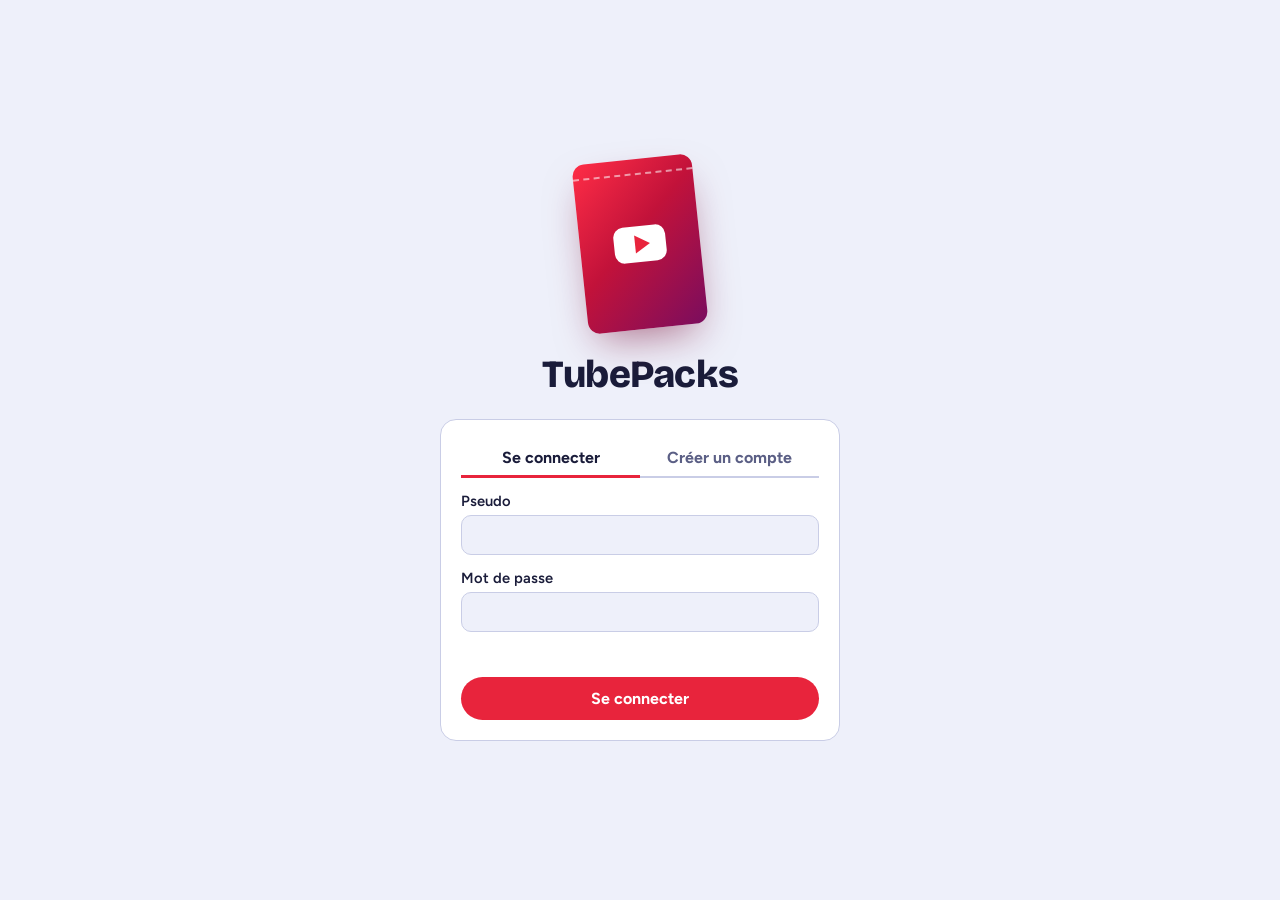
==== web/static/login.html @ 4125d437 "init" ====
<!DOCTYPE html>
<html lang="fr">
<head>
<meta charset="utf-8">
<meta name="viewport" content="width=device-width, initial-scale=1">
<title>Connexion · TubePacks</title>
<link rel="icon" href="data:image/svg+xml,<svg xmlns=%22http://www.w3.org/2000/svg%22 viewBox=%220 0 100 100%22><text y=%22.9em%22 font-size=%2290%22>🎴</text></svg>">
<link rel="preconnect" href="https://fonts.googleapis.com">
<link rel="preconnect" href="https://fonts.gstatic.com" crossorigin>
<link href="https://fonts.googleapis.com/css2?family=Bricolage+Grotesque:opsz,wght@12..96,500;12..96,800&family=Figtree:wght@400;600;700&display=swap" rel="stylesheet">
<style>
:root{
  --bg:#EEF0FA; --table:#E1E4F4; --ink:#1A1C3A; --muted:#5B5F85; --line:#C9CDE6; --panel:#FFFFFF;
  --c:#8C97AB; --r:#2F8FE0; --e:#9B4DE8; --l:#E0A020; --m:#E8457A;
  --accent:#E8243C;
  --display:"Bricolage Grotesque", "Arial Rounded MT Bold", system-ui, sans-serif;
  --body:"Figtree", "Segoe UI", system-ui, sans-serif;
}
@media (prefers-color-scheme: dark){
  :root:not([data-theme="light"]){
    --bg:#12152E; --table:#1A1E40; --ink:#EDEEFF; --muted:#9EA3CF; --line:#2E3463; --panel:#20254D;
    --c:#A3AEC2; --r:#4AA8F5; --e:#B777F7; --l:#F5C04A; --m:#FF6B9A; --accent:#FF3B52;
  }
}
:root[data-theme="dark"]{
  --bg:#12152E; --table:#1A1E40; --ink:#EDEEFF; --muted:#9EA3CF; --line:#2E3463; --panel:#20254D;
  --c:#A3AEC2; --r:#4AA8F5; --e:#B777F7; --l:#F5C04A; --m:#FF6B9A; --accent:#FF3B52;
}

*{box-sizing:border-box}
body{margin:0;min-height:100vh;background:var(--bg);color:var(--ink);font-family:var(--body);display:grid;place-items:center;padding:20px}
:focus-visible{outline:3px solid var(--r);outline-offset:3px}
.box{width:min(400px,100%);display:flex;flex-direction:column;align-items:center;gap:22px}
.pack{width:120px;height:170px;border-radius:12px;position:relative;background:linear-gradient(135deg,#FF2D46 0%,#C2123A 45%,#7A0D5E 100%);box-shadow:0 18px 40px -12px rgba(120,10,50,.55);display:grid;place-items:center;transform:rotate(-6deg)}
.pack::after{content:"";position:absolute;left:0;right:0;top:14px;border-top:2px dashed rgba(255,255,255,.55)}
.pack span{width:52px;height:36px;background:#fff;border-radius:10px;display:grid;place-items:center}
.pack i{border-left:15px solid #E8243C;border-top:9px solid transparent;border-bottom:9px solid transparent;margin-left:4px}
h1{font-family:var(--display);font-weight:800;font-size:2.4rem;margin:0;letter-spacing:-.02em}
form{width:100%;background:var(--panel);border:1px solid var(--line);border-radius:16px;padding:20px;display:flex;flex-direction:column;gap:14px}
.switch{display:flex;border-bottom:2px solid var(--line)}
.switch button{flex:1;background:none;border:0;padding:8px;font:inherit;font-weight:700;color:var(--muted);border-bottom:3px solid transparent;margin-bottom:-2px;cursor:pointer}
.switch button[aria-selected="true"]{color:var(--ink);border-color:var(--accent)}
label{display:flex;flex-direction:column;gap:5px;font-weight:600;font-size:.92rem}
input{font:inherit;padding:10px 12px;border-radius:10px;border:1px solid var(--line);background:var(--bg);color:var(--ink)}
input:focus{border-color:var(--ink);outline:none}
.hint{font-weight:400;color:var(--muted);font-size:.82rem}
.submit{background:var(--accent);color:#fff;border:0;border-radius:999px;padding:12px;font:inherit;font-weight:700;cursor:pointer}
.submit:disabled{opacity:.6;cursor:wait}
.err{color:var(--accent);font-weight:600;font-size:.9rem;min-height:1.2em;margin:0}
[hidden]{display:none!important}
</style>
</head>
<body>
<main class="box">
  <div class="pack" aria-hidden="true"><span><i></i></span></div>
  <h1>TubePacks</h1>
  <form id="f" novalidate>
    <div class="switch" role="tablist">
      <button type="button" role="tab" aria-selected="true" data-mode="login">Se connecter</button>
      <button type="button" role="tab" aria-selected="false" data-mode="register">Créer un compte</button>
    </div>
    <label>Pseudo<input name="username" autocomplete="username" maxlength="24"></label>
    <label>Mot de passe<input name="password" type="password" autocomplete="current-password">
      <span class="hint" id="pwHint" hidden>8 caractères minimum.</span></label>
    <label id="inviteRow" hidden>Code d'invitation<input name="invite" autocomplete="off"></label>
    <p class="err" id="err" role="alert"></p>
    <button class="submit" id="go">Se connecter</button>
  </form>
</main>
<script>
(function(){
let mode="login",inviteRequired=false;
const f=document.getElementById("f"),err=document.getElementById("err"),go=document.getElementById("go");
fetch("/api/meta").then(r=>r.json()).then(m=>{inviteRequired=m.invite_required;setMode(mode)}).catch(()=>{});
function setMode(m){
  mode=m;
  document.querySelectorAll(".switch button").forEach(b=>b.setAttribute("aria-selected",b.dataset.mode===m));
  go.textContent=m==="login"?"Se connecter":"Créer mon compte";
  f.password.autocomplete=m==="login"?"current-password":"new-password";
  document.getElementById("pwHint").hidden=m==="login";
  document.getElementById("inviteRow").hidden=!(m==="register"&&inviteRequired);
  err.textContent="";
}
document.querySelectorAll(".switch button").forEach(b=>b.onclick=()=>setMode(b.dataset.mode));
f.onsubmit=async e=>{
  e.preventDefault();err.textContent="";
  const body={username:f.username.value.trim(),password:f.password.value,invite:f.invite.value.trim()};
  if(!body.username||!body.password){err.textContent="Renseigne ton pseudo et ton mot de passe.";return}
  go.disabled=true;
  try{
    const r=await fetch(mode==="login"?"/api/login":"/api/register",{method:"POST",headers:{"Content-Type":"application/json"},body:JSON.stringify(body)});
    const d=await r.json().catch(()=>({}));
    if(!r.ok)throw new Error(typeof d.detail==="string"?d.detail:"Pseudo ou mot de passe invalide.");
    location.href="/";
  }catch(e2){err.textContent=e2.message}finally{go.disabled=false}
};
})();
</script>
</body>
</html>
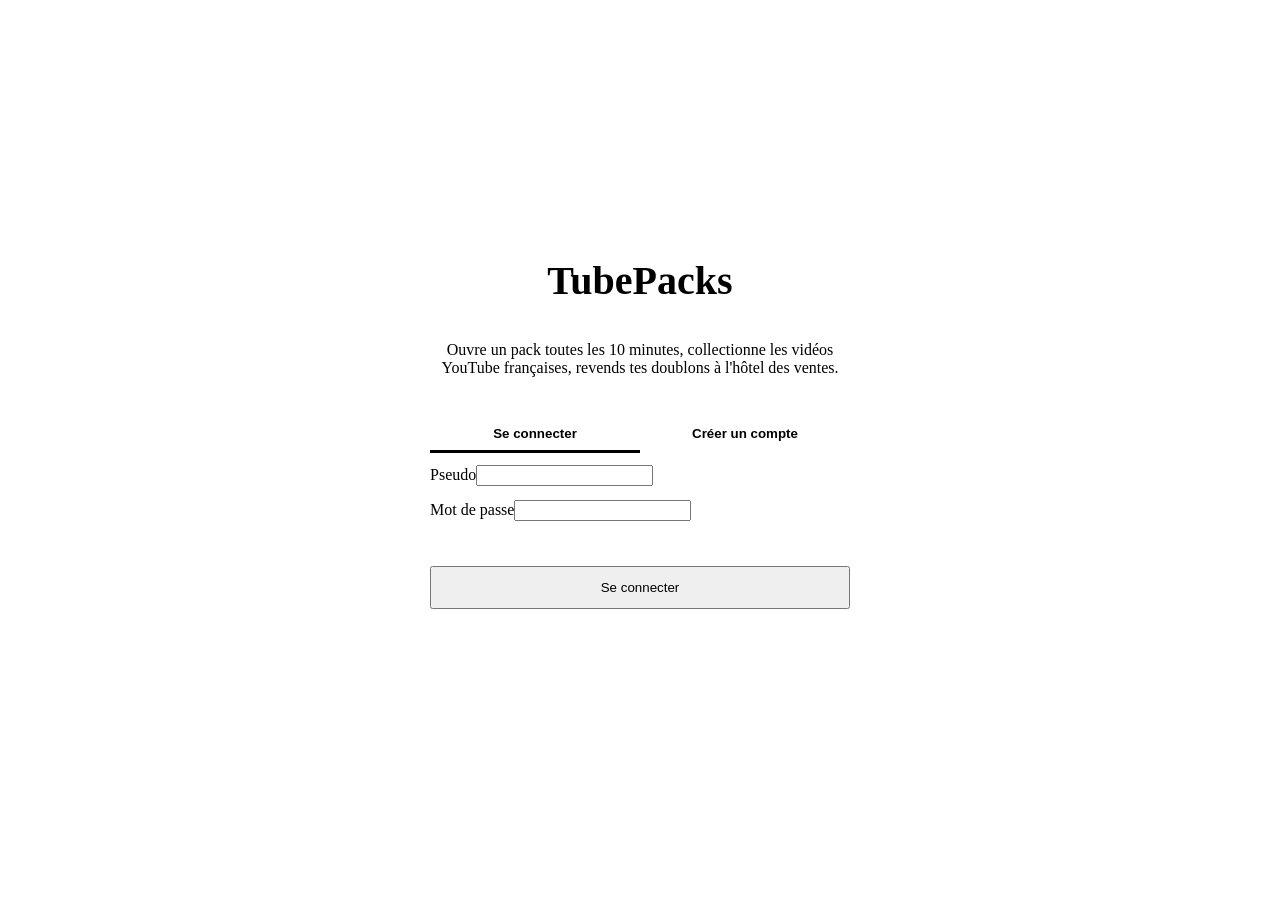
==== commit 7636bbf2: "changes" ====
--- a/web/static/login.html
+++ b/web/static/login.html
@@ -7,94 +7,46 @@
 <link rel="icon" href="data:image/svg+xml,<svg xmlns=%22http://www.w3.org/2000/svg%22 viewBox=%220 0 100 100%22><text y=%22.9em%22 font-size=%2290%22>🎴</text></svg>">
 <link rel="preconnect" href="https://fonts.googleapis.com">
 <link rel="preconnect" href="https://fonts.gstatic.com" crossorigin>
-<link href="https://fonts.googleapis.com/css2?family=Bricolage+Grotesque:opsz,wght@12..96,500;12..96,800&family=Figtree:wght@400;600;700&display=swap" rel="stylesheet">
+<link href="https://fonts.googleapis.com/css2?family=Bricolage+Grotesque:opsz,wght@12..96,500;12..96,800&family=Figtree:wght@400;600;700;800&display=swap" rel="stylesheet">
+<link rel="stylesheet" href="/static/app.css">
 <style>
-:root{
-  --bg:#EEF0FA; --table:#E1E4F4; --ink:#1A1C3A; --muted:#5B5F85; --line:#C9CDE6; --panel:#FFFFFF;
-  --c:#8C97AB; --r:#2F8FE0; --e:#9B4DE8; --l:#E0A020; --m:#E8457A;
-  --accent:#E8243C;
-  --display:"Bricolage Grotesque", "Arial Rounded MT Bold", system-ui, sans-serif;
-  --body:"Figtree", "Segoe UI", system-ui, sans-serif;
-}
-@media (prefers-color-scheme: dark){
-  :root:not([data-theme="light"]){
-    --bg:#12152E; --table:#1A1E40; --ink:#EDEEFF; --muted:#9EA3CF; --line:#2E3463; --panel:#20254D;
-    --c:#A3AEC2; --r:#4AA8F5; --e:#B777F7; --l:#F5C04A; --m:#FF6B9A; --accent:#FF3B52;
-  }
-}
-:root[data-theme="dark"]{
-  --bg:#12152E; --table:#1A1E40; --ink:#EDEEFF; --muted:#9EA3CF; --line:#2E3463; --panel:#20254D;
-  --c:#A3AEC2; --r:#4AA8F5; --e:#B777F7; --l:#F5C04A; --m:#FF6B9A; --accent:#FF3B52;
-}
-
-*{box-sizing:border-box}
-body{margin:0;min-height:100vh;background:var(--bg);color:var(--ink);font-family:var(--body);display:grid;place-items:center;padding:20px}
-:focus-visible{outline:3px solid var(--r);outline-offset:3px}
-.box{width:min(400px,100%);display:flex;flex-direction:column;align-items:center;gap:22px}
-.pack{width:120px;height:170px;border-radius:12px;position:relative;background:linear-gradient(135deg,#FF2D46 0%,#C2123A 45%,#7A0D5E 100%);box-shadow:0 18px 40px -12px rgba(120,10,50,.55);display:grid;place-items:center;transform:rotate(-6deg)}
-.pack::after{content:"";position:absolute;left:0;right:0;top:14px;border-top:2px dashed rgba(255,255,255,.55)}
-.pack span{width:52px;height:36px;background:#fff;border-radius:10px;display:grid;place-items:center}
-.pack i{border-left:15px solid #E8243C;border-top:9px solid transparent;border-bottom:9px solid transparent;margin-left:4px}
-h1{font-family:var(--display);font-weight:800;font-size:2.4rem;margin:0;letter-spacing:-.02em}
-form{width:100%;background:var(--panel);border:1px solid var(--line);border-radius:16px;padding:20px;display:flex;flex-direction:column;gap:14px}
+body{display:grid;place-items:center;padding:24px 16px}
+.box{width:min(420px,100%);display:flex;flex-direction:column;align-items:center;gap:20px}
+.box .pack{width:126px;height:178px;transform:rotate(-6deg);gap:0}
+.box .pack:hover{transform:rotate(-6deg)}
+.box h1{font-size:2.5rem;font-weight:800}
+.box .sub{text-align:center;margin:-10px 0 0}
+form{width:100%;background:var(--panel);border:1px solid var(--line);border-radius:var(--rad);padding:20px;
+  display:flex;flex-direction:column;gap:14px;box-shadow:var(--shadow-lg)}
 .switch{display:flex;border-bottom:2px solid var(--line)}
-.switch button{flex:1;background:none;border:0;padding:8px;font:inherit;font-weight:700;color:var(--muted);border-bottom:3px solid transparent;margin-bottom:-2px;cursor:pointer}
+.switch button{flex:1;background:none;border:0;padding:9px;font-weight:700;color:var(--muted);
+  border-bottom:3px solid transparent;margin-bottom:-2px}
 .switch button[aria-selected="true"]{color:var(--ink);border-color:var(--accent)}
-label{display:flex;flex-direction:column;gap:5px;font-weight:600;font-size:.92rem}
-input{font:inherit;padding:10px 12px;border-radius:10px;border:1px solid var(--line);background:var(--bg);color:var(--ink)}
-input:focus{border-color:var(--ink);outline:none}
-.hint{font-weight:400;color:var(--muted);font-size:.82rem}
-.submit{background:var(--accent);color:#fff;border:0;border-radius:999px;padding:12px;font:inherit;font-weight:700;cursor:pointer}
-.submit:disabled{opacity:.6;cursor:wait}
-.err{color:var(--accent);font-weight:600;font-size:.9rem;min-height:1.2em;margin:0}
-[hidden]{display:none!important}
+.err{color:var(--bad);font-weight:700;font-size:.9rem;min-height:1.2em;margin:0}
+.facts{display:flex;gap:16px;color:var(--muted);font-size:.85rem;flex-wrap:wrap;justify-content:center}
+.facts b{color:var(--ink)}
 </style>
 </head>
 <body>
 <main class="box">
-  <div class="pack" aria-hidden="true"><span><i></i></span></div>
+  <div class="pack" aria-hidden="true"><span class="play"><i></i></span></div>
   <h1>TubePacks</h1>
+  <p class="sub note">Ouvre un pack toutes les 10 minutes, collectionne les vidéos YouTube françaises,
+     revends tes doublons à l'hôtel des ventes.</p>
   <form id="f" novalidate>
     <div class="switch" role="tablist">
       <button type="button" role="tab" aria-selected="true" data-mode="login">Se connecter</button>
       <button type="button" role="tab" aria-selected="false" data-mode="register">Créer un compte</button>
     </div>
-    <label>Pseudo<input name="username" autocomplete="username" maxlength="24"></label>
-    <label>Mot de passe<input name="password" type="password" autocomplete="current-password">
+    <label class="field">Pseudo<input type="text" name="username" autocomplete="username" maxlength="24"></label>
+    <label class="field">Mot de passe<input name="password" type="password" autocomplete="current-password">
       <span class="hint" id="pwHint" hidden>8 caractères minimum.</span></label>
-    <label id="inviteRow" hidden>Code d'invitation<input name="invite" autocomplete="off"></label>
+    <label class="field" id="inviteRow" hidden>Code d'invitation<input type="text" name="invite" autocomplete="off"></label>
     <p class="err" id="err" role="alert"></p>
-    <button class="submit" id="go">Se connecter</button>
+    <button class="btn primary" id="go" style="padding:12px">Se connecter</button>
   </form>
+  <div class="facts" id="facts"></div>
 </main>
-<script>
-(function(){
-let mode="login",inviteRequired=false;
-const f=document.getElementById("f"),err=document.getElementById("err"),go=document.getElementById("go");
-fetch("/api/meta").then(r=>r.json()).then(m=>{inviteRequired=m.invite_required;setMode(mode)}).catch(()=>{});
-function setMode(m){
-  mode=m;
-  document.querySelectorAll(".switch button").forEach(b=>b.setAttribute("aria-selected",b.dataset.mode===m));
-  go.textContent=m==="login"?"Se connecter":"Créer mon compte";
-  f.password.autocomplete=m==="login"?"current-password":"new-password";
-  document.getElementById("pwHint").hidden=m==="login";
-  document.getElementById("inviteRow").hidden=!(m==="register"&&inviteRequired);
-  err.textContent="";
-}
-document.querySelectorAll(".switch button").forEach(b=>b.onclick=()=>setMode(b.dataset.mode));
-f.onsubmit=async e=>{
-  e.preventDefault();err.textContent="";
-  const body={username:f.username.value.trim(),password:f.password.value,invite:f.invite.value.trim()};
-  if(!body.username||!body.password){err.textContent="Renseigne ton pseudo et ton mot de passe.";return}
-  go.disabled=true;
-  try{
-    const r=await fetch(mode==="login"?"/api/login":"/api/register",{method:"POST",headers:{"Content-Type":"application/json"},body:JSON.stringify(body)});
-    const d=await r.json().catch(()=>({}));
-    if(!r.ok)throw new Error(typeof d.detail==="string"?d.detail:"Pseudo ou mot de passe invalide.");
-    location.href="/";
-  }catch(e2){err.textContent=e2.message}finally{go.disabled=false}
-};
-})();
-</script>
+<script src="/static/login.js"></script>
 </body>
 </html>
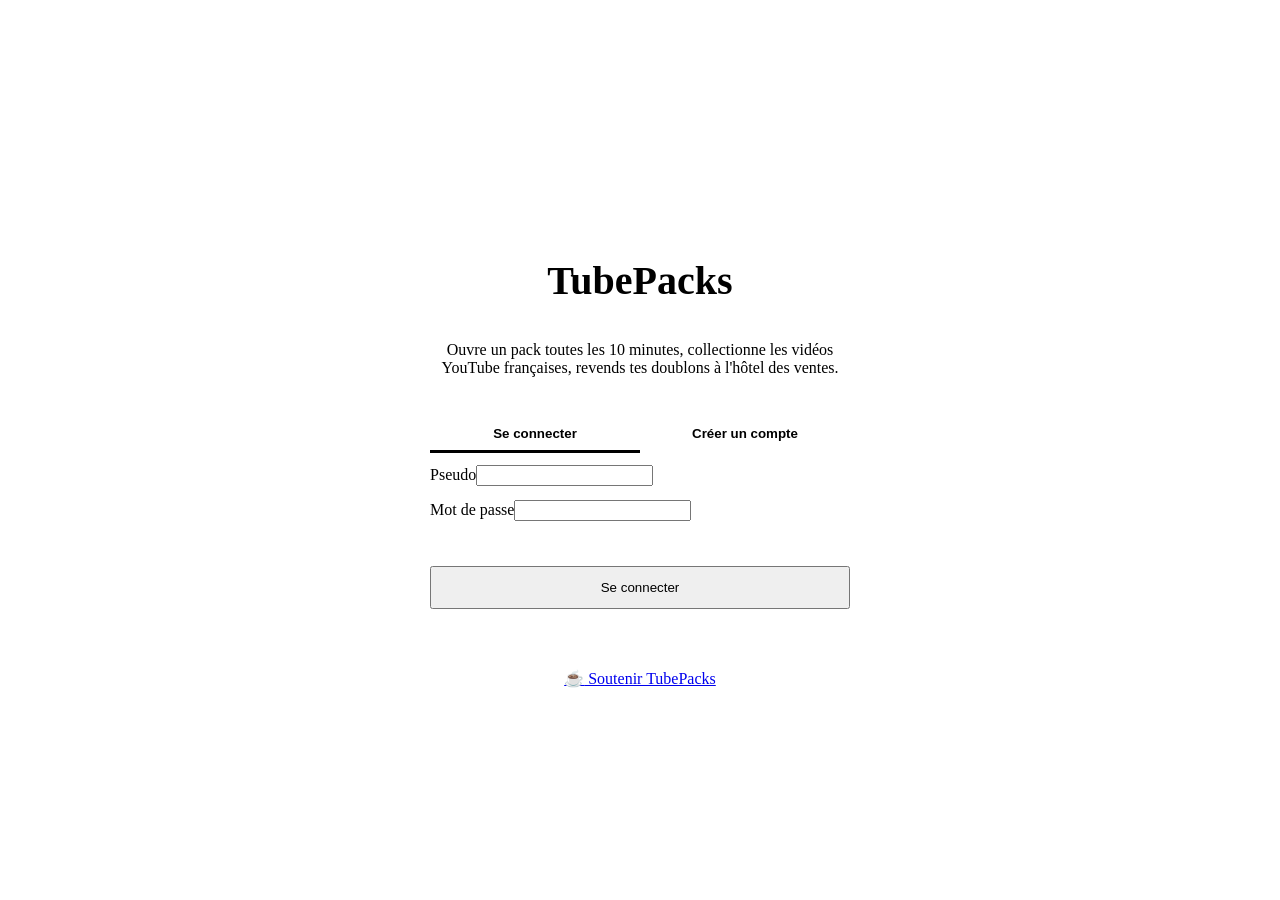
==== commit 0260a7c2: "web app and kofi" ====
--- a/web/static/login.html
+++ b/web/static/login.html
@@ -4,7 +4,12 @@
 <meta charset="utf-8">
 <meta name="viewport" content="width=device-width, initial-scale=1">
 <title>Connexion · TubePacks</title>
-<link rel="icon" href="data:image/svg+xml,<svg xmlns=%22http://www.w3.org/2000/svg%22 viewBox=%220 0 100 100%22><text y=%22.9em%22 font-size=%2290%22>🎴</text></svg>">
+<meta name="theme-color" content="#14162F">
+<link rel="manifest" href="/manifest.webmanifest">
+<link rel="icon" href="/static/icon-192.png">
+<link rel="apple-touch-icon" href="/static/apple-touch-icon.png">
+<meta name="apple-mobile-web-app-capable" content="yes">
+<meta name="apple-mobile-web-app-title" content="TubePacks">
 <link rel="preconnect" href="https://fonts.googleapis.com">
 <link rel="preconnect" href="https://fonts.gstatic.com" crossorigin>
 <link href="https://fonts.googleapis.com/css2?family=Bricolage+Grotesque:opsz,wght@12..96,500;12..96,800&family=Figtree:wght@400;600;700;800&display=swap" rel="stylesheet">
@@ -42,10 +47,16 @@
     <label class="field">Mot de passe<input name="password" type="password" autocomplete="current-password">
       <span class="hint" id="pwHint" hidden>8 caractères minimum.</span></label>
     <label class="field" id="inviteRow" hidden>Code d'invitation<input type="text" name="invite" autocomplete="off"></label>
+    <label class="field" id="botRow" hidden><span id="botQ">Vérification…</span>
+      <input type="text" name="answer" autocomplete="off" inputmode="text">
+      <span class="hint">Une question au hasard, pour écarter les scripts.</span></label>
     <p class="err" id="err" role="alert"></p>
     <button class="btn primary" id="go" style="padding:12px">Se connecter</button>
   </form>
   <div class="facts" id="facts"></div>
+  <a class="kofibtn" id="kofi" href="https://ko-fi.com/eirblast" target="_blank" rel="noopener">
+    <span aria-hidden="true">☕</span> Soutenir TubePacks
+  </a>
 </main>
 <script src="/static/login.js"></script>
 </body>
